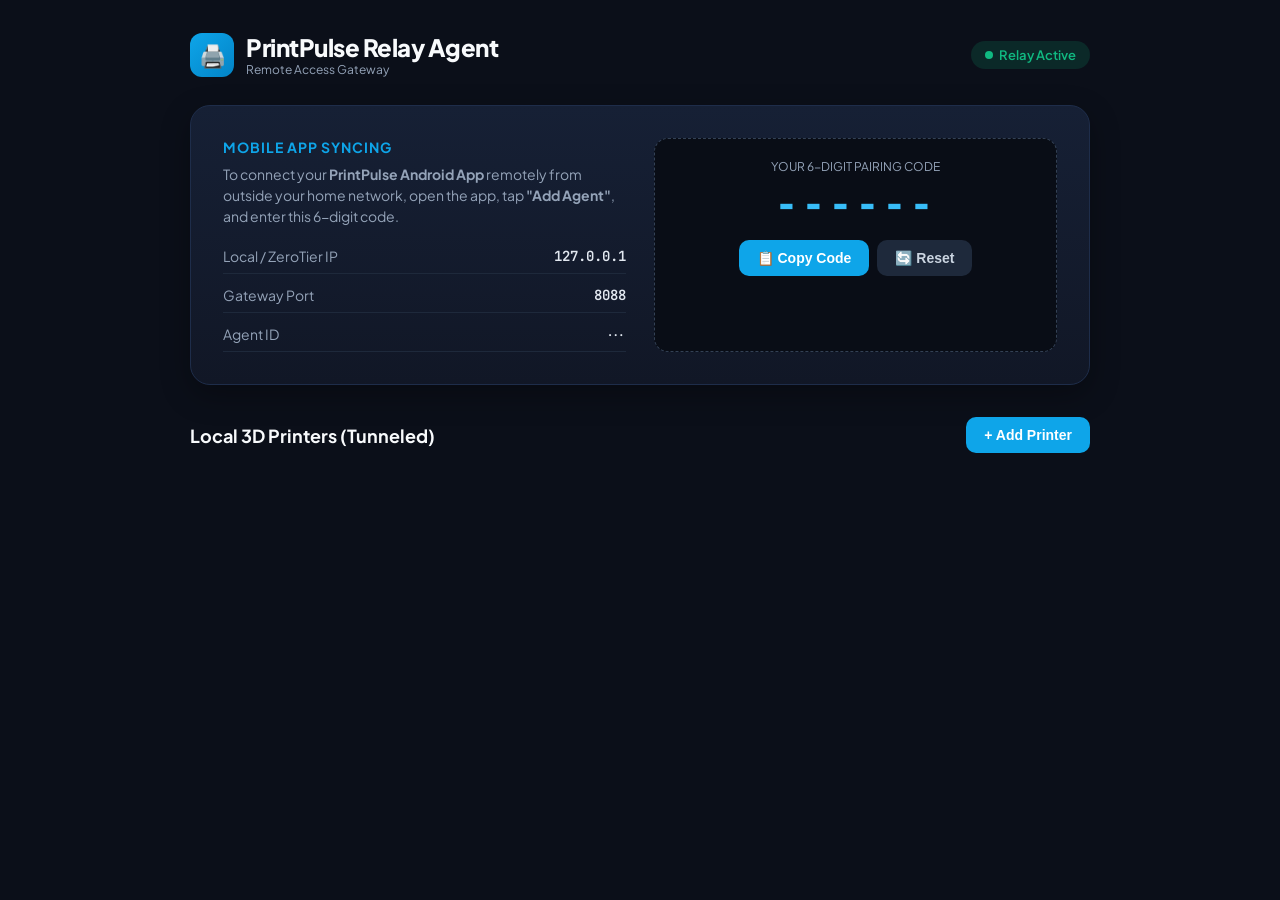
==== printpulse/web/index.html @ 1aeac6f7 "Add PrintPulse Relay Agent installer, landing page, and Android APK" ====
<!DOCTYPE html>
<html lang="en">
<head>
  <meta charset="UTF-8" />
  <meta name="viewport" content="width=device-width, initial-scale=1.0"/>
  <title>PrintPulse Relay Agent</title>
  <link href="https://fonts.googleapis.com/css2?family=Plus+Jakarta+Sans:wght@400;500;600;700;800&family=JetBrains+Mono:wght@500;700&display=swap" rel="stylesheet">
  <style>
    :root {
      --bg: #0b0f19;
      --card-bg: #141c2e;
      --card-border: #1e293b;
      --cyan: #0ea5e9;
      --cyan-glow: #38bdf8;
      --green: #10b981;
      --text: #f8fafc;
      --text-muted: #94a3b8;
      --red: #ef4444;
    }
    * { box-sizing: border-box; margin: 0; padding: 0; }
    body {
      font-family: 'Plus Jakarta Sans', sans-serif;
      background-color: var(--bg);
      color: var(--text);
      min-height: 100vh;
      padding: 32px 20px;
    }
    .container {
      max-width: 900px;
      margin: 0 auto;
    }
    header {
      display: flex;
      justify-content: space-between;
      align-items: center;
      margin-bottom: 28px;
    }
    .logo-group {
      display: flex;
      align-items: center;
      gap: 12px;
    }
    .logo-icon {
      width: 44px;
      height: 44px;
      background: linear-gradient(135deg, #0ea5e9, #0284c7);
      border-radius: 12px;
      display: flex;
      align-items: center;
      justify-content: center;
      font-size: 22px;
    }
    h1 { font-size: 24px; font-weight: 800; letter-spacing: -0.5px; }
    .status-badge {
      display: inline-flex;
      align-items: center;
      gap: 6px;
      background: rgba(16, 185, 129, 0.15);
      color: var(--green);
      padding: 6px 14px;
      border-radius: 999px;
      font-size: 13px;
      font-weight: 600;
    }
    .pulse-dot {
      width: 8px;
      height: 8px;
      background-color: var(--green);
      border-radius: 50%;
      animation: pulse 1.5s infinite;
    }
    @keyframes pulse {
      0% { transform: scale(0.95); box-shadow: 0 0 0 0 rgba(16, 185, 129, 0.7); }
      70% { transform: scale(1); box-shadow: 0 0 0 6px rgba(16, 185, 129, 0); }
      100% { transform: scale(0.95); box-shadow: 0 0 0 0 rgba(16, 185, 129, 0); }
    }

    /* Pairing Hero Card */
    .hero-card {
      background: linear-gradient(180deg, #162035, #111726);
      border: 1px solid #1e2d4a;
      border-radius: 20px;
      padding: 32px;
      margin-bottom: 32px;
      display: grid;
      grid-template-columns: 1fr 1fr;
      gap: 28px;
      box-shadow: 0 10px 30px rgba(0,0,0,0.3);
    }
    @media(max-width: 700px) {
      .hero-card { grid-template-columns: 1fr; }
    }
    .hero-title { font-size: 14px; text-transform: uppercase; letter-spacing: 1px; color: var(--cyan); font-weight: 700; margin-bottom: 8px; }
    .hero-desc { color: var(--text-muted); font-size: 14px; line-height: 1.5; margin-bottom: 20px; }
    .pairing-box {
      background: #090d16;
      border: 1px dashed #334155;
      border-radius: 14px;
      padding: 20px;
      text-align: center;
    }
    .pairing-label { font-size: 12px; color: var(--text-muted); text-transform: uppercase; margin-bottom: 6px; }
    .pairing-code {
      font-family: 'JetBrains Mono', monospace;
      font-size: 38px;
      font-weight: 800;
      color: var(--cyan-glow);
      letter-spacing: 4px;
      margin-bottom: 10px;
    }
    .btn {
      background: var(--cyan);
      color: white;
      border: none;
      padding: 10px 18px;
      border-radius: 10px;
      font-weight: 600;
      cursor: pointer;
      font-size: 14px;
      transition: all 0.2s;
      display: inline-flex;
      align-items: center;
      gap: 8px;
    }
    .btn:hover { background: #0284c7; transform: translateY(-1px); }
    .btn-secondary { background: #1e293b; color: #cbd5e1; }
    .btn-secondary:hover { background: #334155; }

    .info-list { list-style: none; display: flex; flex-direction: column; gap: 12px; }
    .info-item { display: flex; justify-content: space-between; border-bottom: 1px solid #1e293b; padding-bottom: 8px; font-size: 14px; }
    .info-item span:first-child { color: var(--text-muted); }
    .info-item span:last-child { font-family: 'JetBrains Mono', monospace; font-weight: 600; color: #e2e8f0; }

    /* Printers Section */
    .section-header {
      display: flex;
      justify-content: space-between;
      align-items: center;
      margin-bottom: 16px;
    }
    .section-title { font-size: 18px; font-weight: 700; }
    .printer-grid {
      display: grid;
      grid-template-columns: repeat(auto-fill, minmax(280px, 1fr));
      gap: 18px;
    }
    .printer-card {
      background: var(--card-bg);
      border: 1px solid var(--card-border);
      border-radius: 16px;
      padding: 20px;
      display: flex;
      flex-direction: column;
      justify-content: space-between;
    }
    .printer-header { display: flex; justify-content: space-between; align-items: flex-start; margin-bottom: 12px; }
    .printer-name { font-size: 16px; font-weight: 700; color: white; }
    .printer-type { font-size: 12px; color: var(--cyan); margin-top: 2px; }
    .printer-details { font-family: 'JetBrains Mono', monospace; font-size: 13px; color: var(--text-muted); margin-bottom: 16px; line-height: 1.6; }
    .printer-actions { display: flex; gap: 8px; }

    /* Modal */
    .modal-overlay {
      display: none;
      position: fixed;
      inset: 0;
      background: rgba(0,0,0,0.7);
      backdrop-filter: blur(4px);
      align-items: center;
      justify-content: center;
      padding: 20px;
      z-index: 100;
    }
    .modal {
      background: var(--card-bg);
      border: 1px solid var(--card-border);
      border-radius: 20px;
      padding: 28px;
      max-width: 460px;
      width: 100%;
    }
    .form-group { margin-bottom: 16px; }
    .form-group label { display: block; font-size: 13px; color: var(--text-muted); margin-bottom: 6px; font-weight: 600; }
    .form-group input, .form-group select {
      width: 100%;
      background: #090d16;
      border: 1px solid var(--card-border);
      color: white;
      padding: 10px 14px;
      border-radius: 10px;
      font-size: 14px;
    }
  </style>
</head>
<body>
  <div class="container">
    <header>
      <div class="logo-group">
        <div class="logo-icon">🖨️</div>
        <div>
          <h1>PrintPulse Relay Agent</h1>
          <div style="font-size: 12px; color: var(--text-muted);">Remote Access Gateway</div>
        </div>
      </div>
      <div class="status-badge">
        <div class="pulse-dot"></div>
        Relay Active
      </div>
    </header>

    <div class="hero-card">
      <div>
        <div class="hero-title">Mobile App Syncing</div>
        <p class="hero-desc">
          To connect your <strong>PrintPulse Android App</strong> remotely from outside your home network, open the app, tap <strong>"Add Agent"</strong>, and enter this 6-digit code.
        </p>
        <ul class="info-list">
          <li class="info-item"><span>Local / ZeroTier IP</span><span id="agent-ip">127.0.0.1</span></li>
          <li class="info-item"><span>Gateway Port</span><span id="agent-port">8088</span></li>
          <li class="info-item"><span>Agent ID</span><span id="agent-id" style="font-size:11px;">...</span></li>
        </ul>
      </div>

      <div class="pairing-box">
        <div class="pairing-label">Your 6-Digit Pairing Code</div>
        <div class="pairing-code" id="pairing-code">------</div>
        <div style="display:flex; justify-content:center; gap:8px;">
          <button class="btn" onclick="copyPairingCode()">📋 Copy Code</button>
          <button class="btn btn-secondary" onclick="regenerateCode()">🔄 Reset</button>
        </div>
      </div>
    </div>

    <div class="section-header">
      <div class="section-title">Local 3D Printers (Tunneled)</div>
      <button class="btn" onclick="openAddModal()">+ Add Printer</button>
    </div>

    <div class="printer-grid" id="printer-grid">
      <!-- Injected via JavaScript -->
    </div>
  </div>

  <!-- Add Printer Modal -->
  <div class="modal-overlay" id="add-modal">
    <div class="modal">
      <h3 style="margin-bottom: 18px;">Add Printer to Relay</h3>
      <div class="form-group">
        <label>Printer Name</label>
        <input type="text" id="p-name" value="Elegoo Centauri Carbon" />
      </div>
      <div class="form-group">
        <label>Local IP Address</label>
        <input type="text" id="p-ip" placeholder="192.168.1.150" />
      </div>
      <div class="form-group">
        <label>Printer Model Preset</label>
        <select id="p-type">
          <option value="ELEGOO_CENTAURI_CARBON">Elegoo Centauri Carbon (SDCP v3.0)</option>
          <option value="MOONRAKER_KLIPPER">Klipper / Moonraker</option>
          <option value="CUSTOM">Custom</option>
        </select>
      </div>
      <div style="display:flex; justify-content: flex-end; gap: 8px; margin-top: 24px;">
        <button class="btn btn-secondary" onclick="closeAddModal()">Cancel</button>
        <button class="btn" onclick="savePrinter()">Save Printer</button>
      </div>
    </div>
  </div>

  <script>
    let currentPairingCode = "";

    async function loadInfo() {
      try {
        const res = await fetch('/api/agent/info');
        const data = await res.json();
        document.getElementById('agent-ip').innerText = data.localIp;
        document.getElementById('agent-port').innerText = data.port;
        document.getElementById('agent-id').innerText = data.agentId.substring(0, 16) + '...';
        document.getElementById('pairing-code').innerText = data.pairingCode;
        currentPairingCode = data.pairingCode;
        loadPrinters();
      } catch (e) {
        console.error(e);
      }
    }

    async function loadPrinters() {
      try {
        const res = await fetch('/api/printers');
        const printers = await res.json();
        const grid = document.getElementById('printer-grid');
        grid.innerHTML = '';
        if (printers.length === 0) {
          grid.innerHTML = '<div style="color:var(--text-muted); grid-column:1/-1;">No printers added to this agent yet.</div>';
          return;
        }
        printers.forEach(p => {
          const card = document.createElement('div');
          card.className = 'printer-card';
          card.innerHTML = `
            <div>
              <div class="printer-header">
                <div>
                  <div class="printer-name">${p.name}</div>
                  <div class="printer-type">${p.printerType}</div>
                </div>
              </div>
              <div class="printer-details">
                LAN IP: ${p.ipAddress}<br/>
                WebSocket: :${p.wsPort}<br/>
                Camera: :${p.cameraPort}${p.cameraPath}
              </div>
            </div>
            <div class="printer-actions">
              <button class="btn btn-secondary" style="font-size:12px; padding:6px 12px;" onclick="deletePrinter('${p.id}')">Remove</button>
            </div>
          `;
          grid.appendChild(card);
        });
      } catch (e) {
        console.error(e);
      }
    }

    async function savePrinter() {
      const name = document.getElementById('p-name').value;
      const ip = document.getElementById('p-ip').value.trim();
      const type = document.getElementById('p-type').value;
      if (!ip) return alert("Please enter IP address");

      await fetch('/api/printers', {
        method: 'POST',
        headers: { 'Content-Type': 'application/json' },
        body: JSON.stringify({
          name: name,
          ipAddress: ip,
          printerType: type,
          wsPort: type === 'MOONRAKER_KLIPPER' ? 7125 : 3030,
          cameraPort: type === 'MOONRAKER_KLIPPER' ? 80 : 3031,
          cameraPath: type === 'MOONRAKER_KLIPPER' ? '/webcam/?action=stream' : '/video'
        })
      });
      closeAddModal();
      loadPrinters();
    }

    async function deletePrinter(id) {
      if (!confirm("Remove this printer from the relay?")) return;
      await fetch('/api/printers/' + id, { method: 'DELETE' });
      loadPrinters();
    }

    async function regenerateCode() {
      const res = await fetch('/api/agent/regenerate', { method: 'POST' });
      const data = await res.json();
      document.getElementById('pairing-code').innerText = data.pairingCode;
      currentPairingCode = data.pairingCode;
    }

    function copyPairingCode() {
      navigator.clipboard.writeText(currentPairingCode);
      alert("Pairing code copied: " + currentPairingCode);
    }

    function openAddModal() { document.getElementById('add-modal').style.display = 'flex'; }
    function closeAddModal() { document.getElementById('add-modal').style.display = 'none'; }

    loadInfo();
  </script>
</body>
</html>
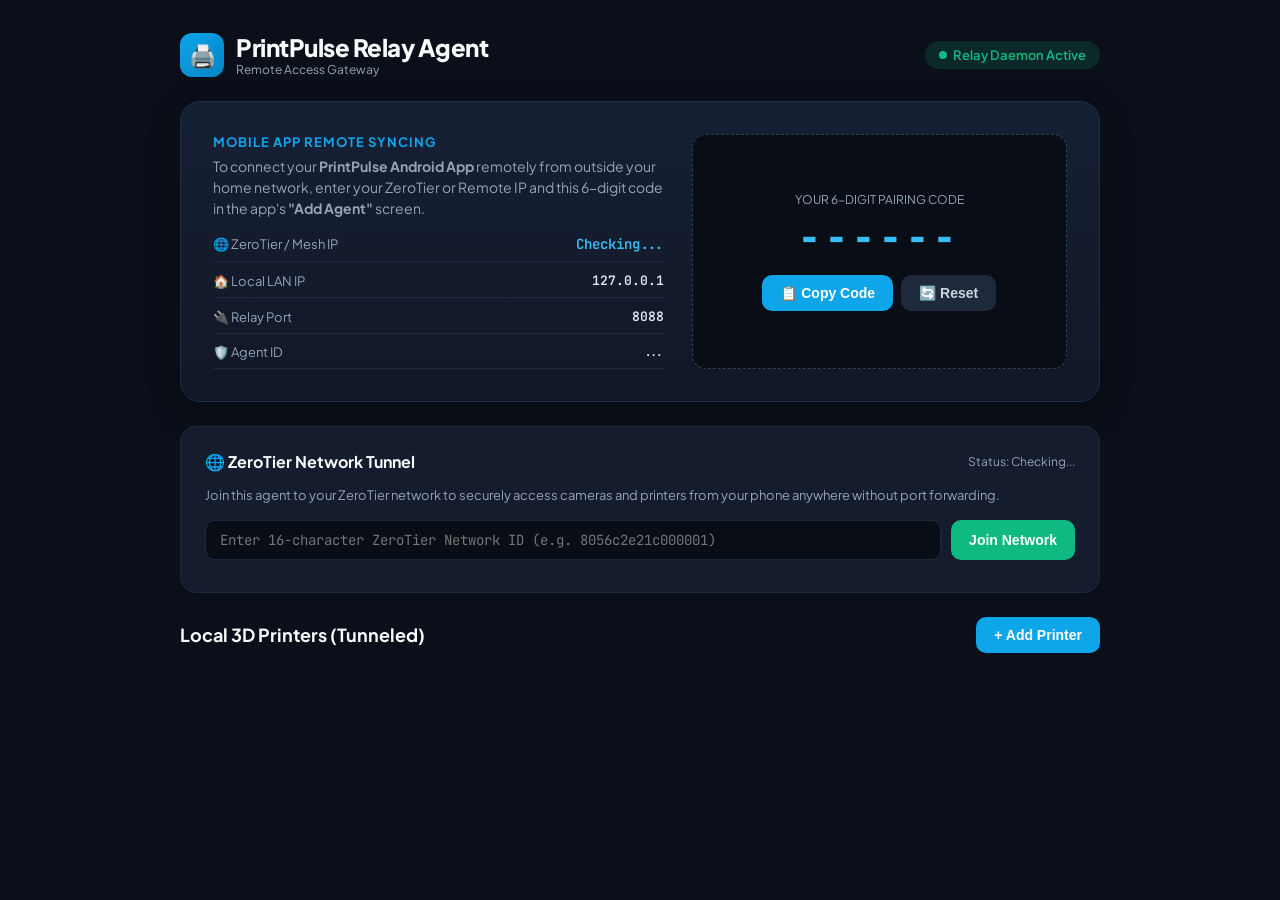
==== commit c1cd15f0: "Update PrintPulse Agent with multi-interface ZeroTier IP detection and in-browser ZeroTier join" ====
--- a/printpulse/web/index.html
+++ b/printpulse/web/index.html
@@ -15,6 +15,7 @@
       --green: #10b981;
       --text: #f8fafc;
       --text-muted: #94a3b8;
+      --amber: #f59e0b;
       --red: #ef4444;
     }
     * { box-sizing: border-box; margin: 0; padding: 0; }
@@ -26,14 +27,14 @@
       padding: 32px 20px;
     }
     .container {
-      max-width: 900px;
+      max-width: 920px;
       margin: 0 auto;
     }
     header {
       display: flex;
       justify-content: space-between;
       align-items: center;
-      margin-bottom: 28px;
+      margin-bottom: 24px;
     }
     .logo-group {
       display: flex;
@@ -75,29 +76,32 @@
       100% { transform: scale(0.95); box-shadow: 0 0 0 0 rgba(16, 185, 129, 0); }
     }
 
-    /* Pairing Hero Card */
+    /* Hero Grid */
     .hero-card {
       background: linear-gradient(180deg, #162035, #111726);
       border: 1px solid #1e2d4a;
       border-radius: 20px;
       padding: 32px;
-      margin-bottom: 32px;
+      margin-bottom: 24px;
       display: grid;
-      grid-template-columns: 1fr 1fr;
+      grid-template-columns: 1.2fr 1fr;
       gap: 28px;
       box-shadow: 0 10px 30px rgba(0,0,0,0.3);
     }
-    @media(max-width: 700px) {
+    @media(max-width: 750px) {
       .hero-card { grid-template-columns: 1fr; }
     }
-    .hero-title { font-size: 14px; text-transform: uppercase; letter-spacing: 1px; color: var(--cyan); font-weight: 700; margin-bottom: 8px; }
-    .hero-desc { color: var(--text-muted); font-size: 14px; line-height: 1.5; margin-bottom: 20px; }
+    .hero-title { font-size: 13px; text-transform: uppercase; letter-spacing: 1px; color: var(--cyan); font-weight: 700; margin-bottom: 6px; }
+    .hero-desc { color: var(--text-muted); font-size: 14px; line-height: 1.5; margin-bottom: 16px; }
     .pairing-box {
       background: #090d16;
       border: 1px dashed #334155;
       border-radius: 14px;
       padding: 20px;
       text-align: center;
+      display: flex;
+      flex-direction: column;
+      justify-content: center;
     }
     .pairing-label { font-size: 12px; color: var(--text-muted); text-transform: uppercase; margin-bottom: 6px; }
     .pairing-code {
@@ -106,7 +110,7 @@
       font-weight: 800;
       color: var(--cyan-glow);
       letter-spacing: 4px;
-      margin-bottom: 10px;
+      margin-bottom: 12px;
     }
     .btn {
       background: var(--cyan);
@@ -120,16 +124,45 @@
       transition: all 0.2s;
       display: inline-flex;
       align-items: center;
+      justify-content: center;
       gap: 8px;
     }
     .btn:hover { background: #0284c7; transform: translateY(-1px); }
     .btn-secondary { background: #1e293b; color: #cbd5e1; }
     .btn-secondary:hover { background: #334155; }
-
-    .info-list { list-style: none; display: flex; flex-direction: column; gap: 12px; }
-    .info-item { display: flex; justify-content: space-between; border-bottom: 1px solid #1e293b; padding-bottom: 8px; font-size: 14px; }
+    .btn-green { background: #10b981; }
+    .btn-green:hover { background: #059669; }
+
+    .info-list { list-style: none; display: flex; flex-direction: column; gap: 10px; }
+    .info-item { display: flex; justify-content: space-between; align-items: center; border-bottom: 1px solid #1e293b; padding-bottom: 8px; font-size: 13px; }
     .info-item span:first-child { color: var(--text-muted); }
     .info-item span:last-child { font-family: 'JetBrains Mono', monospace; font-weight: 600; color: #e2e8f0; }
+
+    /* Network Card */
+    .network-card {
+      background: var(--card-bg);
+      border: 1px solid var(--card-border);
+      border-radius: 16px;
+      padding: 24px;
+      margin-bottom: 24px;
+    }
+    .net-header { display: flex; justify-content: space-between; align-items: center; margin-bottom: 14px; }
+    .net-title { font-size: 16px; font-weight: 700; display: flex; align-items: center; gap: 8px; }
+    .zt-input-group {
+      display: flex;
+      gap: 10px;
+      margin-top: 14px;
+    }
+    .zt-input {
+      flex: 1;
+      background: #090d16;
+      border: 1px solid var(--card-border);
+      color: white;
+      padding: 10px 14px;
+      border-radius: 10px;
+      font-family: 'JetBrains Mono', monospace;
+      font-size: 14px;
+    }
 
     /* Printers Section */
     .section-header {
@@ -204,20 +237,34 @@
       </div>
       <div class="status-badge">
         <div class="pulse-dot"></div>
-        Relay Active
+        Relay Daemon Active
       </div>
     </header>
 
+    <!-- Main Sync & Pairing Card -->
     <div class="hero-card">
       <div>
-        <div class="hero-title">Mobile App Syncing</div>
+        <div class="hero-title">Mobile App Remote Syncing</div>
         <p class="hero-desc">
-          To connect your <strong>PrintPulse Android App</strong> remotely from outside your home network, open the app, tap <strong>"Add Agent"</strong>, and enter this 6-digit code.
+          To connect your <strong>PrintPulse Android App</strong> remotely from outside your home network, enter your ZeroTier or Remote IP and this 6-digit code in the app's <strong>"Add Agent"</strong> screen.
         </p>
         <ul class="info-list">
-          <li class="info-item"><span>Local / ZeroTier IP</span><span id="agent-ip">127.0.0.1</span></li>
-          <li class="info-item"><span>Gateway Port</span><span id="agent-port">8088</span></li>
-          <li class="info-item"><span>Agent ID</span><span id="agent-id" style="font-size:11px;">...</span></li>
+          <li class="info-item">
+            <span>🌐 ZeroTier / Mesh IP</span>
+            <span id="zt-ip" style="color:var(--cyan-glow); font-size:14px;">Checking...</span>
+          </li>
+          <li class="info-item">
+            <span>🏠 Local LAN IP</span>
+            <span id="lan-ip">127.0.0.1</span>
+          </li>
+          <li class="info-item">
+            <span>🔌 Relay Port</span>
+            <span id="agent-port">8088</span>
+          </li>
+          <li class="info-item">
+            <span>🛡️ Agent ID</span>
+            <span id="agent-id" style="font-size:11px;">...</span>
+          </li>
         </ul>
       </div>
 
@@ -231,6 +278,26 @@
       </div>
     </div>
 
+    <!-- ZeroTier Integration Card -->
+    <div class="network-card">
+      <div class="net-header">
+        <div class="net-title">
+          <span>🌐 ZeroTier Network Tunnel</span>
+        </div>
+        <span id="zt-badge" style="font-size:12px; color:var(--text-muted);">Status: Checking...</span>
+      </div>
+      <p style="font-size: 13px; color: var(--text-muted); line-height: 1.5;">
+        Join this agent to your ZeroTier network to securely access cameras and printers from your phone anywhere without port forwarding.
+      </p>
+
+      <div class="zt-input-group">
+        <input type="text" id="zt-network-id" class="zt-input" placeholder="Enter 16-character ZeroTier Network ID (e.g. 8056c2e21c000001)" />
+        <button class="btn btn-green" onclick="joinZeroTier()">Join Network</button>
+      </div>
+      <div id="zt-feedback" style="font-size: 12px; margin-top: 8px;"></div>
+    </div>
+
+    <!-- Printers Section -->
     <div class="section-header">
       <div class="section-title">Local 3D Printers (Tunneled)</div>
       <button class="btn" onclick="openAddModal()">+ Add Printer</button>
@@ -250,15 +317,15 @@
         <input type="text" id="p-name" value="Elegoo Centauri Carbon" />
       </div>
       <div class="form-group">
-        <label>Local IP Address</label>
-        <input type="text" id="p-ip" placeholder="192.168.1.150" />
+        <label>Printer Local IP Address (Any Subnet / VLAN)</label>
+        <input type="text" id="p-ip" placeholder="192.168.1.150 or 10.0.x.x" />
       </div>
       <div class="form-group">
         <label>Printer Model Preset</label>
         <select id="p-type">
           <option value="ELEGOO_CENTAURI_CARBON">Elegoo Centauri Carbon (SDCP v3.0)</option>
           <option value="MOONRAKER_KLIPPER">Klipper / Moonraker</option>
-          <option value="CUSTOM">Custom</option>
+          <option value="CUSTOM">Custom Configuration</option>
         </select>
       </div>
       <div style="display:flex; justify-content: flex-end; gap: 8px; margin-top: 24px;">
@@ -275,14 +342,54 @@
       try {
         const res = await fetch('/api/agent/info');
         const data = await res.json();
-        document.getElementById('agent-ip').innerText = data.localIp;
+        document.getElementById('lan-ip').innerText = data.localIp;
         document.getElementById('agent-port').innerText = data.port;
         document.getElementById('agent-id').innerText = data.agentId.substring(0, 16) + '...';
         document.getElementById('pairing-code').innerText = data.pairingCode;
         currentPairingCode = data.pairingCode;
+
+        const ztIpElem = document.getElementById('zt-ip');
+        const ztBadge = document.getElementById('zt-badge');
+
+        if (data.zeroTierIp) {
+          ztIpElem.innerHTML = `<span style="color:#10b981;">${data.zeroTierIp} (Active)</span>`;
+          ztBadge.innerHTML = `<span style="color:#10b981; font-weight:600;">Connected (${data.zeroTierIp})</span>`;
+        } else if (data.zeroTierNetworks && data.zeroTierNetworks.length > 0) {
+          const net = data.zeroTierNetworks[0];
+          ztIpElem.innerText = net.assignedIps || "Waiting for Authorization";
+          ztBadge.innerText = `Network: ${net.nwid} (${net.status})`;
+        } else {
+          ztIpElem.innerHTML = `<span style="color:#f59e0b;">Not Joined</span>`;
+          ztBadge.innerText = data.zeroTierStatus === 'installed' ? 'ZeroTier Ready (Not Joined)' : 'ZeroTier Not Installed in LXC';
+        }
+
         loadPrinters();
       } catch (e) {
         console.error(e);
+      }
+    }
+
+    async function joinZeroTier() {
+      const netId = document.getElementById('zt-network-id').value.trim();
+      const feedback = document.getElementById('zt-feedback');
+      if (!netId) return alert("Please enter your ZeroTier Network ID");
+
+      feedback.innerHTML = '<span style="color:#0ea5e9;">Joining ZeroTier network...</span>';
+      try {
+        const res = await fetch('/api/agent/zerotier/join', {
+          method: 'POST',
+          headers: { 'Content-Type': 'application/json' },
+          body: JSON.stringify({ networkId: netId })
+        });
+        const data = await res.json();
+        if (data.success) {
+          feedback.innerHTML = '<span style="color:#10b981;">✅ Successfully joined ZeroTier! Authorize this device in your ZeroTier Central console.</span>';
+          setTimeout(loadInfo, 3000);
+        } else {
+          feedback.innerHTML = `<span style="color:#ef4444;">❌ ${data.error}</span>`;
+        }
+      } catch (e) {
+        feedback.innerHTML = `<span style="color:#ef4444;">❌ Failed to contact agent</span>`;
       }
     }
 
@@ -293,7 +400,7 @@
         const grid = document.getElementById('printer-grid');
         grid.innerHTML = '';
         if (printers.length === 0) {
-          grid.innerHTML = '<div style="color:var(--text-muted); grid-column:1/-1;">No printers added to this agent yet.</div>';
+          grid.innerHTML = '<div style="color:var(--text-muted); grid-column:1/-1;">No printers added to this agent yet. Click "+ Add Printer" above.</div>';
           return;
         }
         printers.forEach(p => {
@@ -308,7 +415,7 @@
                 </div>
               </div>
               <div class="printer-details">
-                LAN IP: ${p.ipAddress}<br/>
+                Printer IP: ${p.ipAddress}<br/>
                 WebSocket: :${p.wsPort}<br/>
                 Camera: :${p.cameraPort}${p.cameraPath}
               </div>
@@ -328,7 +435,7 @@
       const name = document.getElementById('p-name').value;
       const ip = document.getElementById('p-ip').value.trim();
       const type = document.getElementById('p-type').value;
-      if (!ip) return alert("Please enter IP address");
+      if (!ip) return alert("Please enter printer IP address");
 
       await fetch('/api/printers', {
         method: 'POST',
@@ -368,6 +475,7 @@
     function closeAddModal() { document.getElementById('add-modal').style.display = 'none'; }
 
     loadInfo();
+    setInterval(loadInfo, 5000);
   </script>
 </body>
 </html>
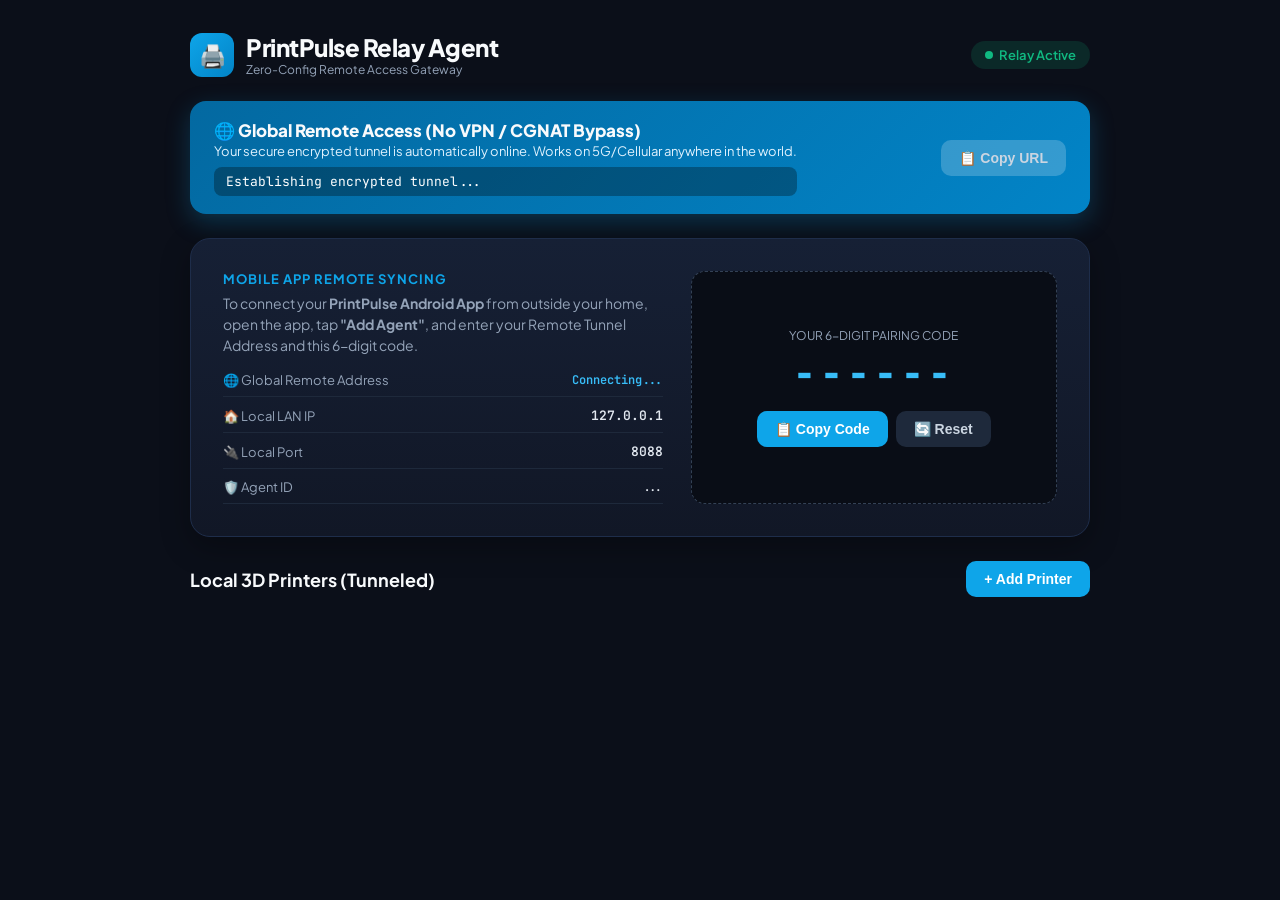
==== commit 9ab37db2: "Add zero-config auto-encrypted remote tunnel for CGNAT/NAT bypass without VPN" ====
--- a/printpulse/web/index.html
+++ b/printpulse/web/index.html
@@ -3,7 +3,7 @@
 <head>
   <meta charset="UTF-8" />
   <meta name="viewport" content="width=device-width, initial-scale=1.0"/>
-  <title>PrintPulse Relay Agent</title>
+  <title>PrintPulse Relay Agent - Zero Config Remote Access</title>
   <link href="https://fonts.googleapis.com/css2?family=Plus+Jakarta+Sans:wght@400;500;600;700;800&family=JetBrains+Mono:wght@500;700&display=swap" rel="stylesheet">
   <style>
     :root {
@@ -16,7 +16,6 @@
       --text: #f8fafc;
       --text-muted: #94a3b8;
       --amber: #f59e0b;
-      --red: #ef4444;
     }
     * { box-sizing: border-box; margin: 0; padding: 0; }
     body {
@@ -27,7 +26,7 @@
       padding: 32px 20px;
     }
     .container {
-      max-width: 920px;
+      max-width: 900px;
       margin: 0 auto;
     }
     header {
@@ -74,6 +73,33 @@
       0% { transform: scale(0.95); box-shadow: 0 0 0 0 rgba(16, 185, 129, 0.7); }
       70% { transform: scale(1); box-shadow: 0 0 0 6px rgba(16, 185, 129, 0); }
       100% { transform: scale(0.95); box-shadow: 0 0 0 0 rgba(16, 185, 129, 0); }
+    }
+
+    /* Global Tunnel Banner */
+    .tunnel-banner {
+      background: linear-gradient(135deg, #0369a1, #0284c7);
+      border-radius: 16px;
+      padding: 18px 24px;
+      margin-bottom: 24px;
+      display: flex;
+      align-items: center;
+      justify-content: space-between;
+      gap: 16px;
+      box-shadow: 0 8px 24px rgba(14, 165, 233, 0.25);
+    }
+    @media(max-width: 700px) {
+      .tunnel-banner { flex-direction: column; align-items: flex-start; }
+    }
+    .tunnel-info h2 { font-size: 17px; font-weight: 800; margin-bottom: 2px; }
+    .tunnel-info p { font-size: 13px; color: #e0f2fe; }
+    .tunnel-url {
+      font-family: 'JetBrains Mono', monospace;
+      font-size: 13px;
+      background: rgba(0,0,0,0.3);
+      padding: 6px 12px;
+      border-radius: 8px;
+      color: #ffffff;
+      word-break: break-all;
     }
 
     /* Hero Grid */
@@ -130,39 +156,11 @@
     .btn:hover { background: #0284c7; transform: translateY(-1px); }
     .btn-secondary { background: #1e293b; color: #cbd5e1; }
     .btn-secondary:hover { background: #334155; }
-    .btn-green { background: #10b981; }
-    .btn-green:hover { background: #059669; }
 
     .info-list { list-style: none; display: flex; flex-direction: column; gap: 10px; }
     .info-item { display: flex; justify-content: space-between; align-items: center; border-bottom: 1px solid #1e293b; padding-bottom: 8px; font-size: 13px; }
     .info-item span:first-child { color: var(--text-muted); }
     .info-item span:last-child { font-family: 'JetBrains Mono', monospace; font-weight: 600; color: #e2e8f0; }
-
-    /* Network Card */
-    .network-card {
-      background: var(--card-bg);
-      border: 1px solid var(--card-border);
-      border-radius: 16px;
-      padding: 24px;
-      margin-bottom: 24px;
-    }
-    .net-header { display: flex; justify-content: space-between; align-items: center; margin-bottom: 14px; }
-    .net-title { font-size: 16px; font-weight: 700; display: flex; align-items: center; gap: 8px; }
-    .zt-input-group {
-      display: flex;
-      gap: 10px;
-      margin-top: 14px;
-    }
-    .zt-input {
-      flex: 1;
-      background: #090d16;
-      border: 1px solid var(--card-border);
-      color: white;
-      padding: 10px 14px;
-      border-radius: 10px;
-      font-family: 'JetBrains Mono', monospace;
-      font-size: 14px;
-    }
 
     /* Printers Section */
     .section-header {
@@ -232,33 +230,43 @@
         <div class="logo-icon">🖨️</div>
         <div>
           <h1>PrintPulse Relay Agent</h1>
-          <div style="font-size: 12px; color: var(--text-muted);">Remote Access Gateway</div>
+          <div style="font-size: 12px; color: var(--text-muted);">Zero-Config Remote Access Gateway</div>
         </div>
       </div>
       <div class="status-badge">
         <div class="pulse-dot"></div>
-        Relay Daemon Active
+        Relay Active
       </div>
     </header>
+
+    <!-- Global Auto-Encrypted Remote Tunnel Banner -->
+    <div class="tunnel-banner" id="tunnel-banner">
+      <div class="tunnel-info">
+        <h2>🌐 Global Remote Access (No VPN / CGNAT Bypass)</h2>
+        <p>Your secure encrypted tunnel is automatically online. Works on 5G/Cellular anywhere in the world.</p>
+        <div style="margin-top: 8px;" class="tunnel-url" id="tunnel-url">Establishing encrypted tunnel...</div>
+      </div>
+      <button class="btn btn-secondary" style="background:rgba(255,255,255,0.2); border:none;" onclick="copyRemoteUrl()">📋 Copy URL</button>
+    </div>
 
     <!-- Main Sync & Pairing Card -->
     <div class="hero-card">
       <div>
         <div class="hero-title">Mobile App Remote Syncing</div>
         <p class="hero-desc">
-          To connect your <strong>PrintPulse Android App</strong> remotely from outside your home network, enter your ZeroTier or Remote IP and this 6-digit code in the app's <strong>"Add Agent"</strong> screen.
+          To connect your <strong>PrintPulse Android App</strong> from outside your home, open the app, tap <strong>"Add Agent"</strong>, and enter your Remote Tunnel Address and this 6-digit code.
         </p>
         <ul class="info-list">
           <li class="info-item">
-            <span>🌐 ZeroTier / Mesh IP</span>
-            <span id="zt-ip" style="color:var(--cyan-glow); font-size:14px;">Checking...</span>
+            <span>🌐 Global Remote Address</span>
+            <span id="remote-host" style="color:var(--cyan-glow); font-size:12px;">Connecting...</span>
           </li>
           <li class="info-item">
             <span>🏠 Local LAN IP</span>
             <span id="lan-ip">127.0.0.1</span>
           </li>
           <li class="info-item">
-            <span>🔌 Relay Port</span>
+            <span>🔌 Local Port</span>
             <span id="agent-port">8088</span>
           </li>
           <li class="info-item">
@@ -278,25 +286,6 @@
       </div>
     </div>
 
-    <!-- ZeroTier Integration Card -->
-    <div class="network-card">
-      <div class="net-header">
-        <div class="net-title">
-          <span>🌐 ZeroTier Network Tunnel</span>
-        </div>
-        <span id="zt-badge" style="font-size:12px; color:var(--text-muted);">Status: Checking...</span>
-      </div>
-      <p style="font-size: 13px; color: var(--text-muted); line-height: 1.5;">
-        Join this agent to your ZeroTier network to securely access cameras and printers from your phone anywhere without port forwarding.
-      </p>
-
-      <div class="zt-input-group">
-        <input type="text" id="zt-network-id" class="zt-input" placeholder="Enter 16-character ZeroTier Network ID (e.g. 8056c2e21c000001)" />
-        <button class="btn btn-green" onclick="joinZeroTier()">Join Network</button>
-      </div>
-      <div id="zt-feedback" style="font-size: 12px; margin-top: 8px;"></div>
-    </div>
-
     <!-- Printers Section -->
     <div class="section-header">
       <div class="section-title">Local 3D Printers (Tunneled)</div>
@@ -317,7 +306,7 @@
         <input type="text" id="p-name" value="Elegoo Centauri Carbon" />
       </div>
       <div class="form-group">
-        <label>Printer Local IP Address (Any Subnet / VLAN)</label>
+        <label>Printer Local IP Address (e.g. 192.168.1.150)</label>
         <input type="text" id="p-ip" placeholder="192.168.1.150 or 10.0.x.x" />
       </div>
       <div class="form-group">
@@ -337,6 +326,7 @@
 
   <script>
     let currentPairingCode = "";
+    let currentRemoteUrl = "";
 
     async function loadInfo() {
       try {
@@ -348,48 +338,22 @@
         document.getElementById('pairing-code').innerText = data.pairingCode;
         currentPairingCode = data.pairingCode;
 
-        const ztIpElem = document.getElementById('zt-ip');
-        const ztBadge = document.getElementById('zt-badge');
-
-        if (data.zeroTierIp) {
-          ztIpElem.innerHTML = `<span style="color:#10b981;">${data.zeroTierIp} (Active)</span>`;
-          ztBadge.innerHTML = `<span style="color:#10b981; font-weight:600;">Connected (${data.zeroTierIp})</span>`;
-        } else if (data.zeroTierNetworks && data.zeroTierNetworks.length > 0) {
-          const net = data.zeroTierNetworks[0];
-          ztIpElem.innerText = net.assignedIps || "Waiting for Authorization";
-          ztBadge.innerText = `Network: ${net.nwid} (${net.status})`;
+        const tunnelUrlElem = document.getElementById('tunnel-url');
+        const remoteHostElem = document.getElementById('remote-host');
+
+        if (data.remoteTunnelUrl) {
+          currentRemoteUrl = data.remoteTunnelUrl;
+          const cleanHost = data.remoteTunnelUrl.replace('https://', '');
+          tunnelUrlElem.innerText = data.remoteTunnelUrl;
+          remoteHostElem.innerText = cleanHost;
         } else {
-          ztIpElem.innerHTML = `<span style="color:#f59e0b;">Not Joined</span>`;
-          ztBadge.innerText = data.zeroTierStatus === 'installed' ? 'ZeroTier Ready (Not Joined)' : 'ZeroTier Not Installed in LXC';
+          tunnelUrlElem.innerText = "Tunnel connecting in background...";
+          remoteHostElem.innerText = "Connecting...";
         }
 
         loadPrinters();
       } catch (e) {
         console.error(e);
-      }
-    }
-
-    async function joinZeroTier() {
-      const netId = document.getElementById('zt-network-id').value.trim();
-      const feedback = document.getElementById('zt-feedback');
-      if (!netId) return alert("Please enter your ZeroTier Network ID");
-
-      feedback.innerHTML = '<span style="color:#0ea5e9;">Joining ZeroTier network...</span>';
-      try {
-        const res = await fetch('/api/agent/zerotier/join', {
-          method: 'POST',
-          headers: { 'Content-Type': 'application/json' },
-          body: JSON.stringify({ networkId: netId })
-        });
-        const data = await res.json();
-        if (data.success) {
-          feedback.innerHTML = '<span style="color:#10b981;">✅ Successfully joined ZeroTier! Authorize this device in your ZeroTier Central console.</span>';
-          setTimeout(loadInfo, 3000);
-        } else {
-          feedback.innerHTML = `<span style="color:#ef4444;">❌ ${data.error}</span>`;
-        }
-      } catch (e) {
-        feedback.innerHTML = `<span style="color:#ef4444;">❌ Failed to contact agent</span>`;
       }
     }
 
@@ -415,7 +379,7 @@
                 </div>
               </div>
               <div class="printer-details">
-                Printer IP: ${p.ipAddress}<br/>
+                LAN IP: ${p.ipAddress}<br/>
                 WebSocket: :${p.wsPort}<br/>
                 Camera: :${p.cameraPort}${p.cameraPath}
               </div>
@@ -471,11 +435,17 @@
       alert("Pairing code copied: " + currentPairingCode);
     }
 
+    function copyRemoteUrl() {
+      if (!currentRemoteUrl) return alert("Tunnel still connecting...");
+      navigator.clipboard.writeText(currentRemoteUrl);
+      alert("Remote URL copied to clipboard:\n" + currentRemoteUrl);
+    }
+
     function openAddModal() { document.getElementById('add-modal').style.display = 'flex'; }
     function closeAddModal() { document.getElementById('add-modal').style.display = 'none'; }
 
     loadInfo();
-    setInterval(loadInfo, 5000);
+    setInterval(loadInfo, 3000);
   </script>
 </body>
 </html>
